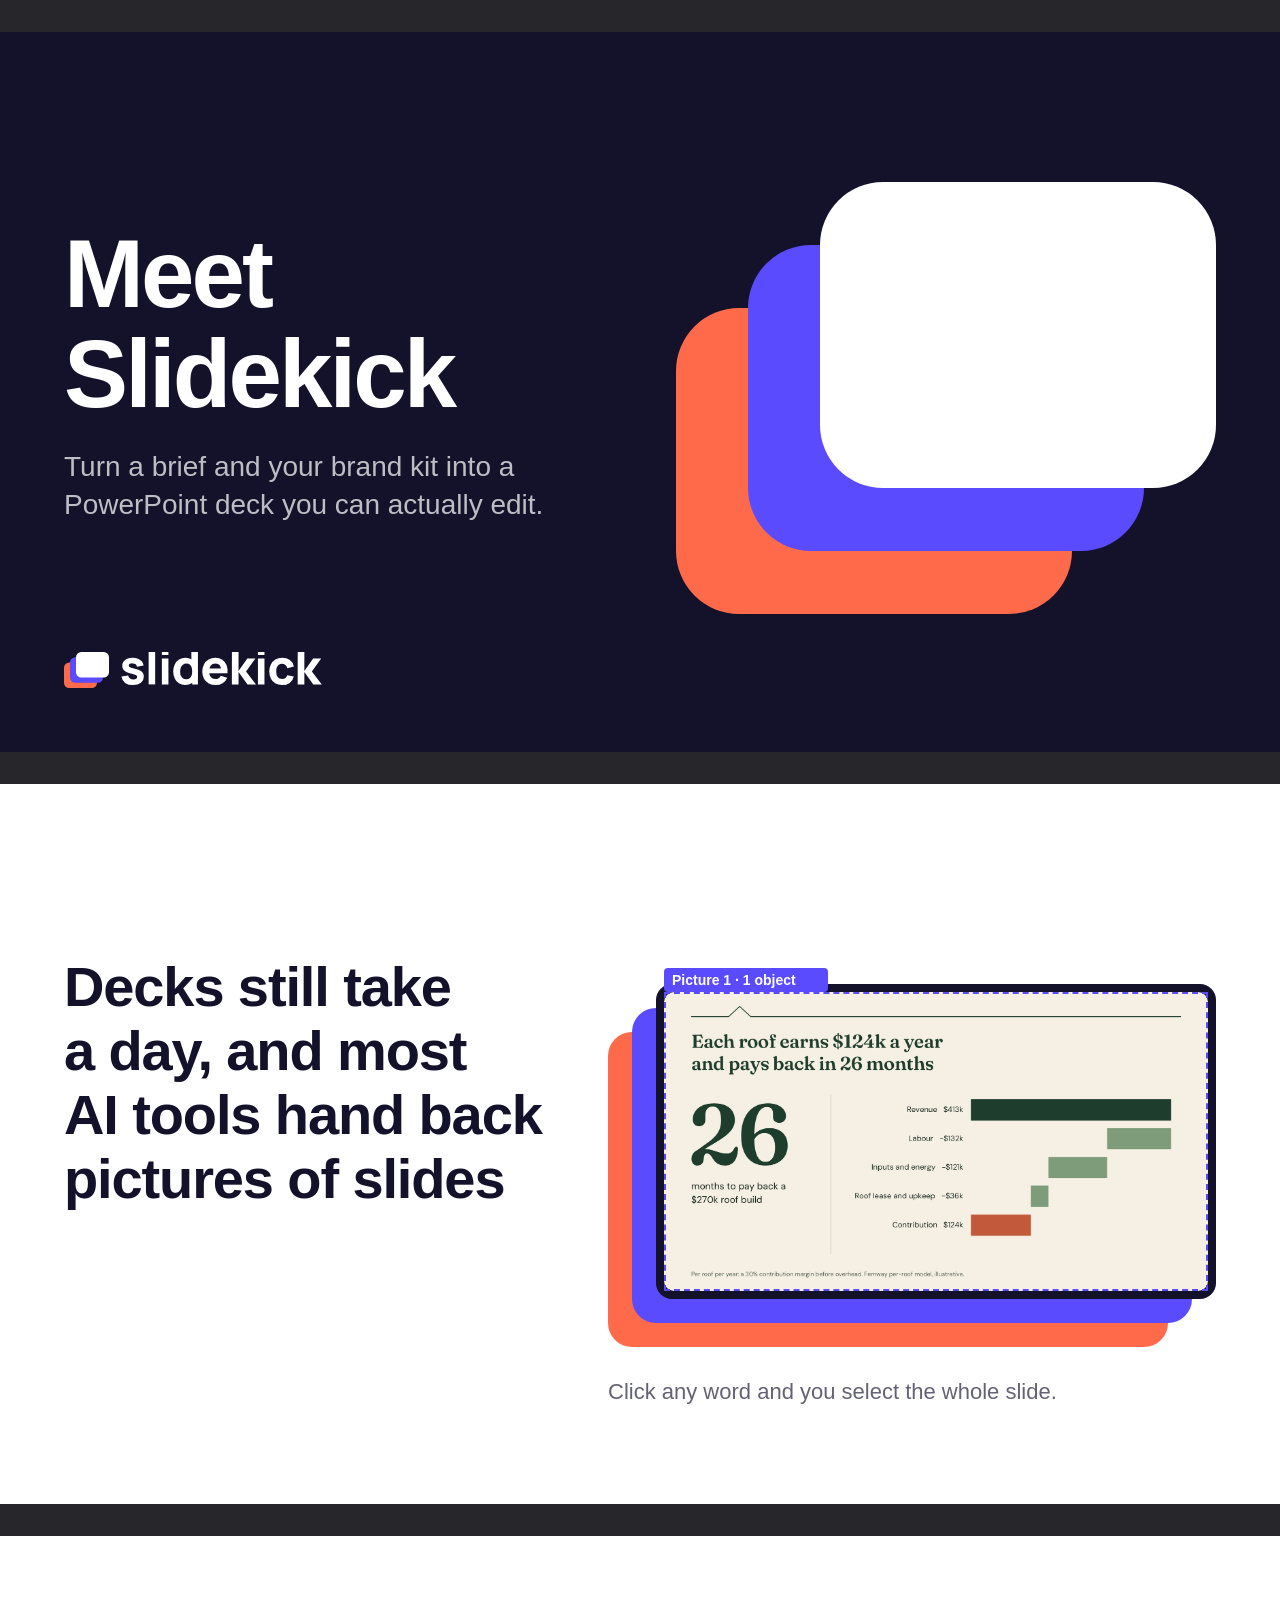
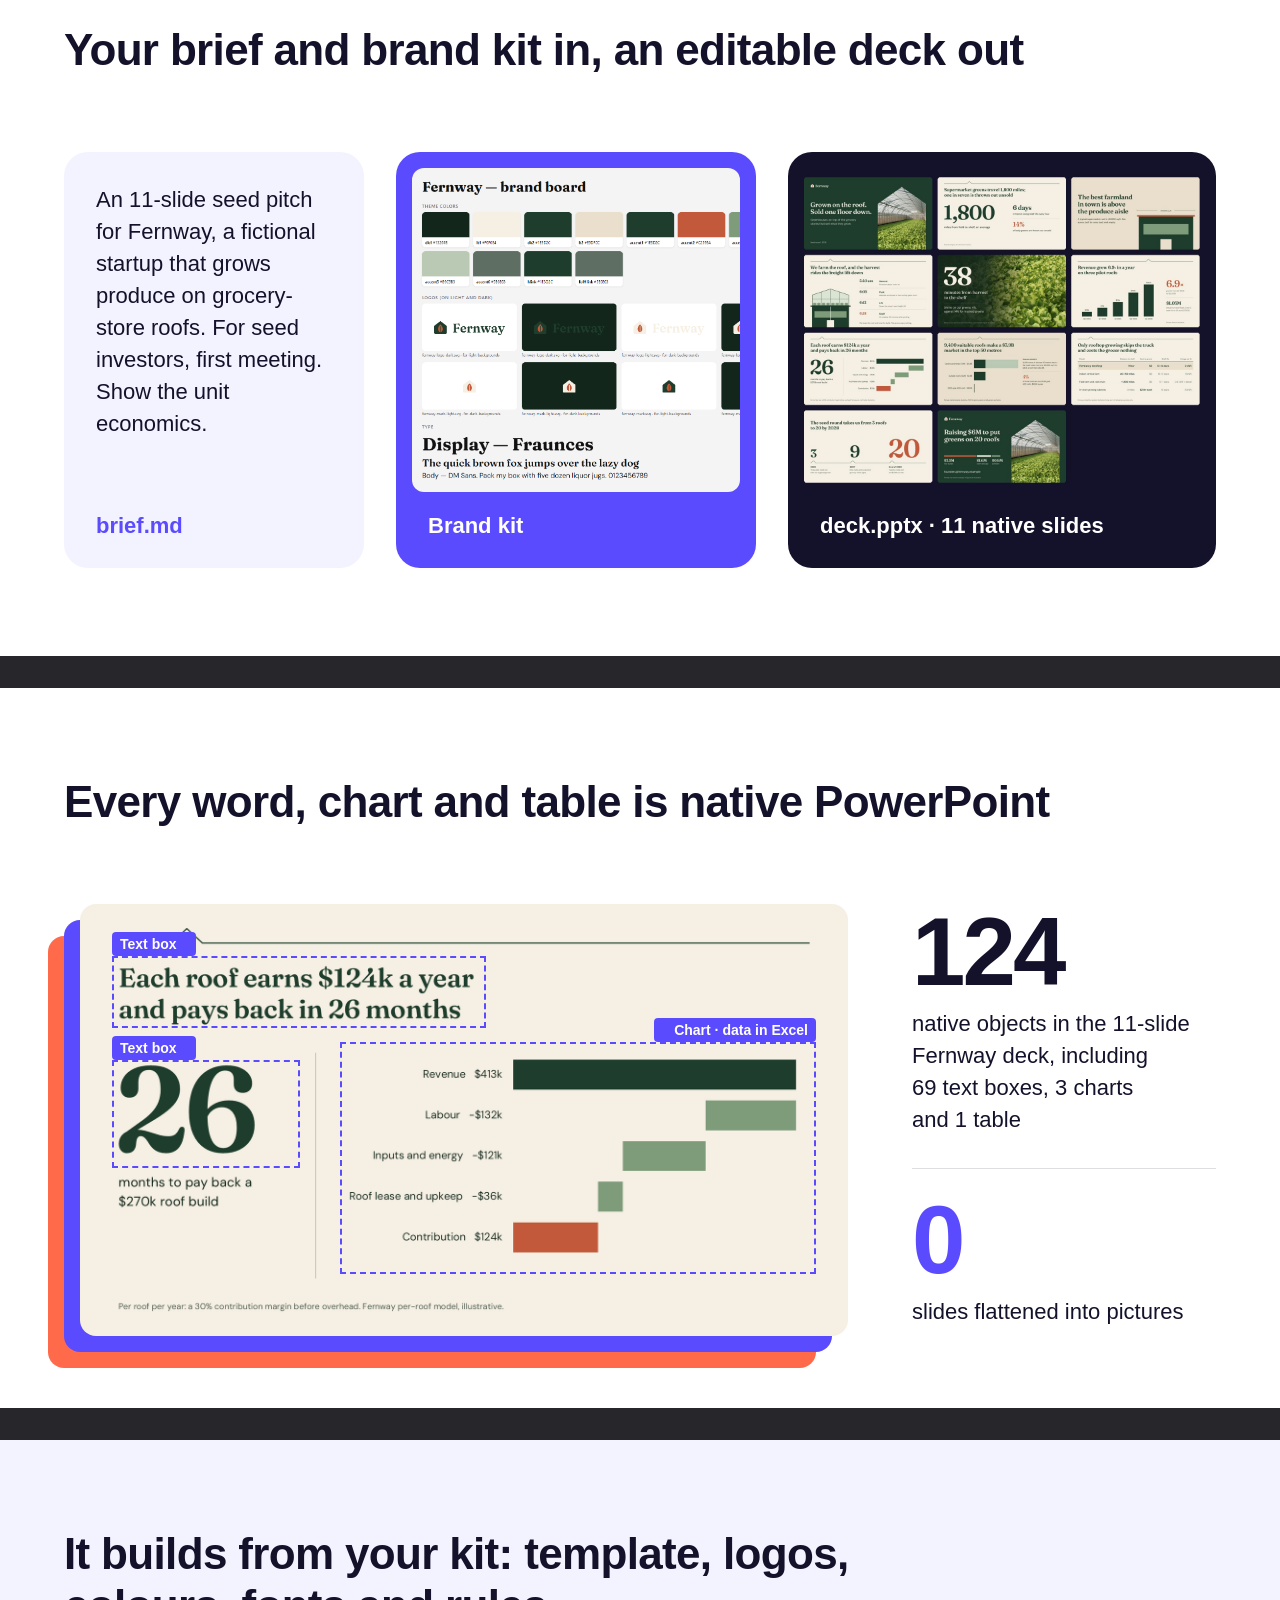
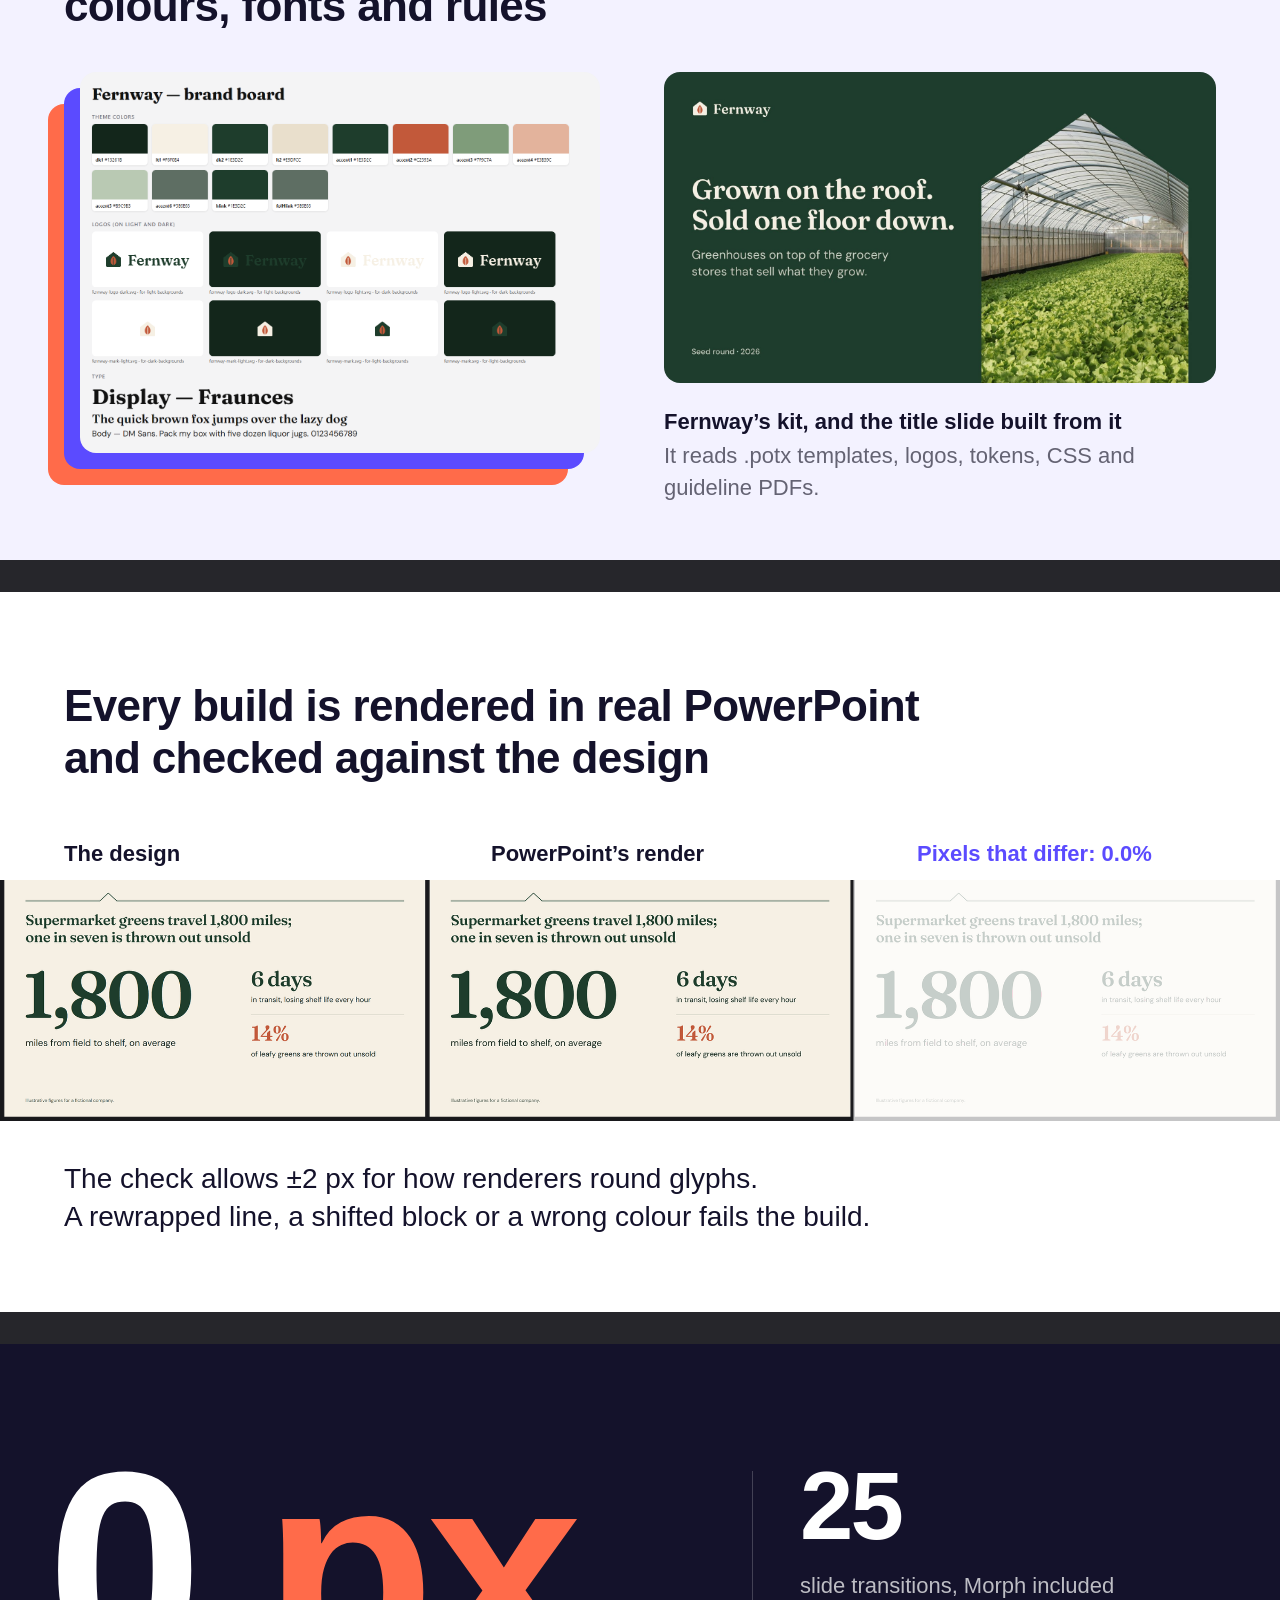
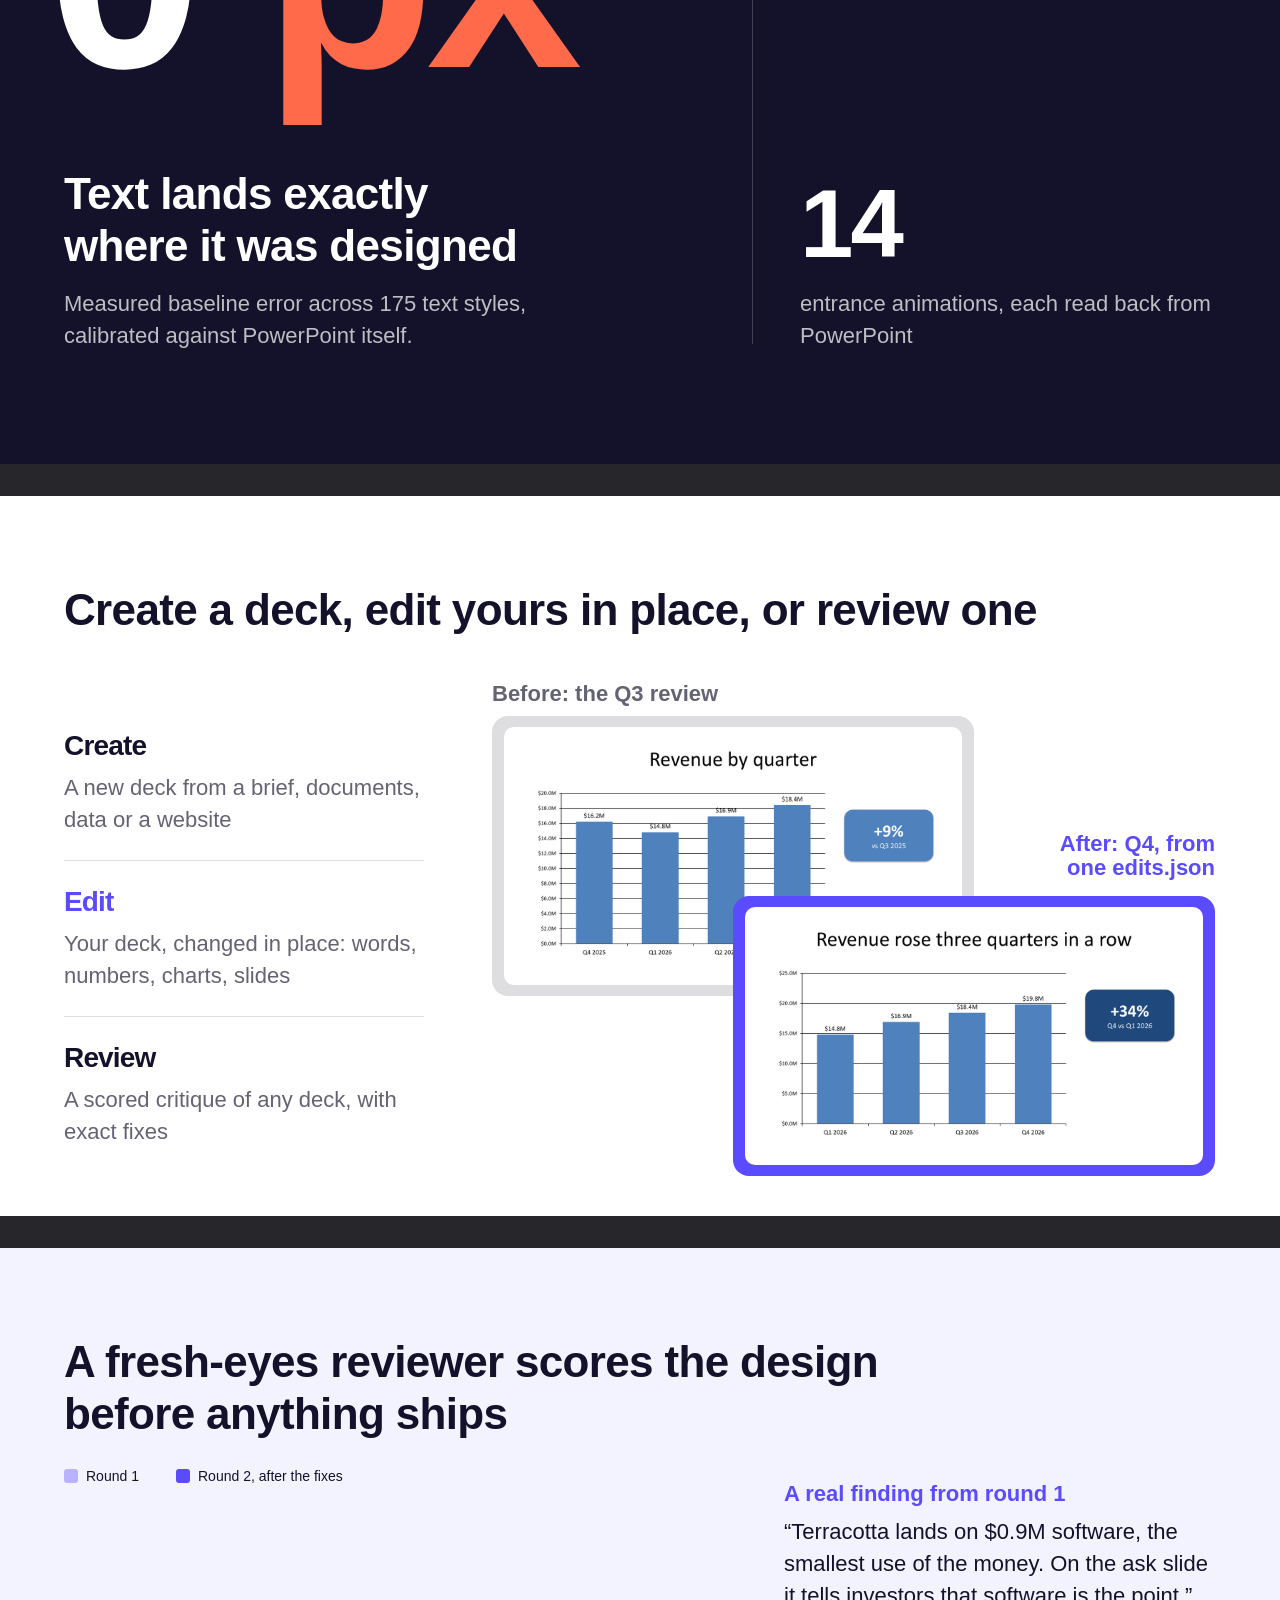
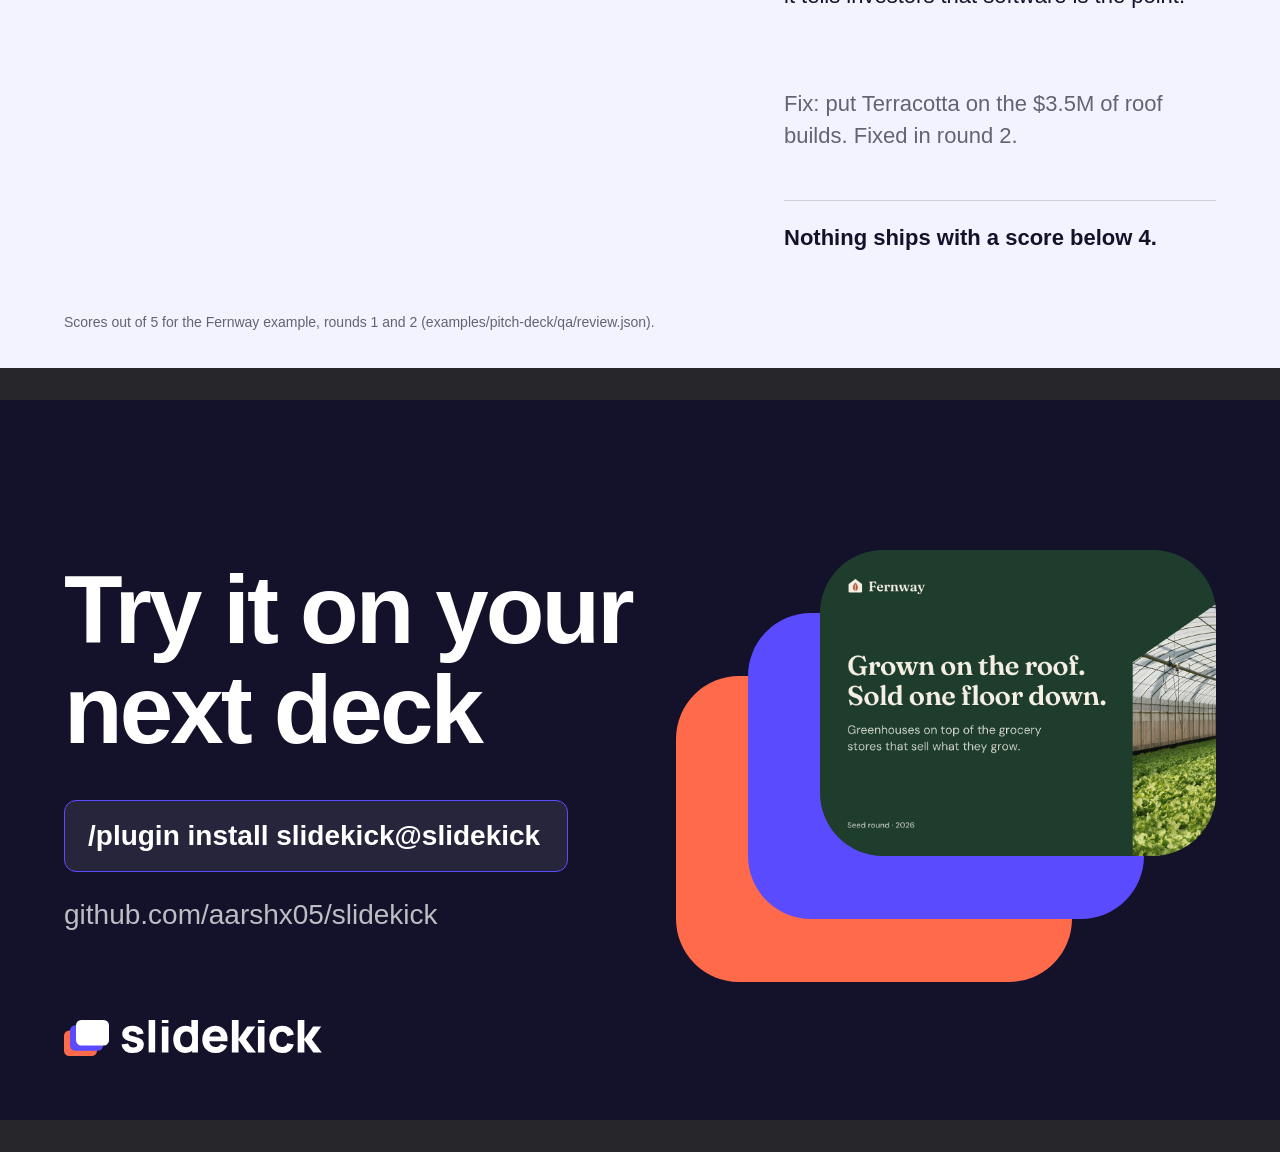
==== examples/demo-deck/canvas/deck.html @ d4a9b04e "Slidekick 1.0.0: first public release Brief in, real PowerPoint out. An agent skill that makes fully" ====
<!doctype html>
<html lang="en">
<head>
<meta charset="utf-8">
<title>Meet Slidekick</title>
<link rel="stylesheet" href="deck.css">
<link rel="stylesheet" href="brand.css">
<style>
  :root {
    --violet: var(--brand-accent1); --coral: var(--brand-accent2); --ink: var(--brand-dk1); --mist: var(--brand-lt2);
    --muted: color-mix(in srgb, var(--brand-dk1) 66%, #FFFFFF);
    --ink-soft: color-mix(in srgb, #FFFFFF 72%, var(--brand-dk1));
    --line: color-mix(in srgb, var(--brand-dk1) 14%, #FFFFFF);
  }
  section.slide { background: #FFFFFF; color: var(--ink); }
  section.slide.ink { background: var(--ink); color: #FFFFFF; }
  section.slide.mist { background: var(--mist); }
  .hero  { font: 800 96px/100px var(--font-display); letter-spacing: -0.03em; }
  .stmt  { font: 800 56px/64px var(--font-display); letter-spacing: -0.02em; }
  .title { font: 700 44px/52px var(--font-display); letter-spacing: -0.015em; }
  .num   { font-family: var(--font-display); font-weight: 800; letter-spacing: -0.03em; }
  .lead  { font: 400 28px/38px var(--font-body); }
  .body  { font: 400 22px/32px var(--font-body); }
  .label { font: 600 22px/28px var(--font-body); }
  .foot  { font: 400 14px/20px var(--font-body); color: var(--muted); }
  .muted { color: var(--muted); }
  .tag   { font: 600 14px/24px var(--font-body); color: #FFFFFF; background: var(--violet); padding: 0 8px; border-radius: 4px; }
  .sel   { border: 2px dashed var(--violet); }
  .rule  { height: 1px; background: var(--line); }
</style>
</head>
<body>
<script>if (/[?&]debug/.test(location.search)) document.body.classList.add('debug');</script>

<!-- 1. Title: the logo's stack, large -->
<section class="slide ink" data-transition="fade">
  <div data-pptx="shape" data-name="!!card-coral" class="abs" style="left:676px; top:276px; width:396px; height:306px; border-radius:63px; background:var(--coral)"></div>
  <div data-pptx="shape" data-name="!!card-violet" class="abs" style="left:748px; top:213px; width:396px; height:306px; border-radius:63px; background:var(--violet)"></div>
  <div data-pptx="shape" data-name="!!card-top" class="abs" style="left:820px; top:150px; width:396px; height:306px; border-radius:63px; background:#FFFFFF"></div>
  <h1 data-pptx="text" data-name="Title" class="abs hero" style="left:64px; top:192px; width:600px">Meet<br>Slidekick</h1>
  <p data-pptx="text" data-name="Subtitle" class="abs lead" style="left:64px; top:416px; width:540px; color:var(--ink-soft)">Turn a brief and your brand kit into a PowerPoint deck you can actually edit.</p>
  <img data-pptx="image" data-name="Logo" class="abs" src="../brand/assets/logo-primary-light.svg" alt="Slidekick" style="left:64px; top:620px; width:258px; height:36px">
  <aside class="notes">Slidekick is a Claude Code skill. You type /slidekick, give it a brief and your brand kit, and get back a real .pptx.</aside>
</section>

<!-- 2. The pain: the stack becomes the frame behind a 'picture of a slide' -->
<section class="slide" data-transition="morph">
  <h2 data-pptx="text" data-name="Statement" class="abs stmt" style="left:64px; top:171px; width:544px">Decks still take<br>a day, and most<br>AI tools hand back<br>pictures of slides</h2>
  <div data-pptx="shape" data-name="!!card-coral" class="abs" style="left:608px; top:248px; width:560px; height:315px; border-radius:24px; background:var(--coral)"></div>
  <div data-pptx="shape" data-name="!!card-violet" class="abs" style="left:632px; top:224px; width:560px; height:315px; border-radius:24px; background:var(--violet)"></div>
  <div data-pptx="shape" data-name="!!card-top" class="abs" style="left:656px; top:200px; width:560px; height:315px; border-radius:16px; background:var(--ink)"></div>
  <img data-pptx="image" data-name="Slide as a picture" class="abs" src="../assets/fernway-slide-07.png" alt="A slide shown as a single picture" style="left:664px; top:208px; width:544px; height:299px; object-fit:cover; border-radius:10px">
  <div data-pptx="shape" data-name="Selection box" class="abs sel" style="left:664px; top:208px; width:544px; height:299px"></div>
  <p data-pptx="text" class="abs tag" style="left:664px; top:184px; width:164px">Picture 1 · 1 object</p>
  <p data-pptx="text" class="abs body muted" style="left:608px; top:592px; width:608px">Click any word and you select the whole slide.</p>
  <aside class="notes">Click into most AI-made slides and the whole slide is one picture. Change a word and you are back to rebuilding it.</aside>
</section>

<!-- 3. What it does: the stack becomes brief, kit, deck -->
<section class="slide" data-transition="morph">
  <h2 data-pptx="text" data-name="Headline" class="abs title" style="left:64px; top:88px; width:1000px">Your brief and brand kit in, an editable deck out</h2>
  <div data-pptx="shape" data-name="!!card-coral" class="abs" style="left:64px; top:216px; width:300px; height:416px; border-radius:24px; background:var(--mist)"></div>
  <div data-pptx="shape" data-name="!!card-violet" class="abs" style="left:396px; top:216px; width:360px; height:416px; border-radius:24px; background:var(--violet)"></div>
  <div data-pptx="shape" data-name="!!card-top" class="abs" style="left:788px; top:216px; width:428px; height:416px; border-radius:24px; background:var(--ink)"></div>
  <p data-pptx="text" class="abs" style="left:96px; top:248px; width:236px; font:400 22px/32px var(--font-body)">An 11-slide seed pitch for Fernway, a fictional startup that grows produce on grocery-store roofs. For seed investors, first meeting. Show the unit economics.</p>
  <p data-pptx="text" class="abs label" style="left:96px; top:576px; width:236px; color:var(--violet)">brief.md</p>
  <img data-pptx="image" data-name="Brand board" class="abs" src="../assets/fernway-brand-board.png" alt="Fernway brand board" style="left:412px; top:232px; width:328px; height:324px; border-radius:12px; object-fit:cover; object-position:0% 0%">
  <p data-pptx="text" class="abs label" style="left:428px; top:576px; width:296px; color:#FFFFFF">Brand kit</p>
  <img data-pptx="image" data-name="Fernway slides" class="abs" src="../assets/fernway-slide-grid.jpg" alt="The 11 slides of the Fernway deck" style="left:804px; top:232px; width:396px; height:324px; border-radius:12px">
  <p data-pptx="text" class="abs label" style="left:820px; top:576px; width:364px; color:#FFFFFF">deck.pptx · 11 native slides</p>
  <aside class="notes">This is a real run: the Fernway example in this repo. The brief and brand kit on the left produced the deck on the right.</aside>
</section>

<!-- 4. Native objects -->
<section class="slide" data-transition="fade">
  <h2 data-pptx="text" data-name="Headline" class="abs title" style="left:64px; top:88px; width:1100px">Every word, chart and table is native PowerPoint</h2>
  <div data-pptx="shape" class="abs" style="left:48px; top:248px; width:768px; height:432px; border-radius:16px; background:var(--coral)"></div>
  <div data-pptx="shape" class="abs" style="left:64px; top:232px; width:768px; height:432px; border-radius:16px; background:var(--violet)"></div>
  <img data-pptx="image" data-name="Fernway slide 7" class="abs" src="../assets/fernway-slide-07.png" alt="Fernway unit-economics slide" style="left:80px; top:216px; width:768px; height:432px; border-radius:16px">
  <div data-pptx="shape" data-name="Outline – headline" class="abs sel" style="left:112px; top:268px; width:374px; height:72px"></div>
  <p data-pptx="text" class="abs tag" style="left:112px; top:244px; width:84px">Text box</p>
  <div data-pptx="shape" data-name="Outline – chart" class="abs sel" style="left:340px; top:354px; width:476px; height:232px"></div>
  <p data-pptx="text" class="abs tag" style="left:654px; top:330px; width:162px; text-align:right">Chart · data in Excel</p>
  <div data-pptx="shape" data-name="Outline – numeral" class="abs sel" style="left:112px; top:372px; width:188px; height:108px"></div>
  <p data-pptx="text" class="abs tag" style="left:112px; top:348px; width:84px">Text box</p>
  <p data-pptx="text" data-name="Stat 124" class="abs num" style="left:912px; top:216px; width:304px; font-size:96px; line-height:96px">124</p>
  <p data-pptx="text" class="abs body" style="left:912px; top:320px; width:304px">native objects in the 11-slide<br>Fernway deck, including<br>69 text boxes, 3 charts<br>and 1 table</p>
  <div data-pptx="shape" class="abs rule" style="left:912px; top:480px; width:304px"></div>
  <p data-pptx="text" data-name="Stat 0" class="abs num" style="left:912px; top:504px; width:304px; font-size:96px; line-height:96px; color:var(--violet)">0</p>
  <p data-pptx="text" class="abs body" style="left:912px; top:608px; width:304px">slides flattened into pictures</p>
  <aside class="notes">The same slide as before, as it really is: a text box you can retype, a chart whose data opens in Excel, numerals you can edit. Counts from deck.py inspect.</aside>
</section>

<!-- 5. On brand -->
<section class="slide mist" data-transition="fade">
  <h2 data-pptx="text" data-name="Headline" class="abs title" style="left:64px; top:88px; width:1000px">It builds from your kit: template, logos,<br>colours, fonts and rules</h2>
  <div data-pptx="shape" class="abs" style="left:48px; top:264px; width:520px; height:381px; border-radius:16px; background:var(--coral)"></div>
  <div data-pptx="shape" class="abs" style="left:64px; top:248px; width:520px; height:381px; border-radius:16px; background:var(--violet)"></div>
  <img data-pptx="image" data-name="Brand board" class="abs" src="../assets/fernway-brand-board.png" alt="Fernway brand board generated from its kit" style="left:80px; top:232px; width:520px; height:381px; border-radius:16px">
  <img data-pptx="image" data-name="Fernway title slide" class="abs" src="../assets/fernway-slide-01.jpg" alt="Fernway title slide built from the kit" style="left:664px; top:232px; width:552px; height:311px; border-radius:16px">
  <p data-pptx="text" class="abs label" style="left:664px; top:568px; width:552px">Fernway’s kit, and the title slide built from it</p>
  <p data-pptx="text" class="abs body muted" style="left:664px; top:600px; width:552px">It reads .potx templates, logos, tokens, CSS and guideline PDFs.</p>
  <aside class="notes">It reads templates, logos, tokens, CSS and guideline PDFs, and shows you a brand board to confirm before it builds anything.</aside>
</section>

<!-- 6. Checked in PowerPoint -->
<section class="slide" data-transition="fade">
  <h2 data-pptx="text" data-name="Headline" class="abs title" style="left:64px; top:88px; width:1000px">Every build is rendered in real PowerPoint<br>and checked against the design</h2>
  <p data-pptx="text" class="abs label" style="left:64px; top:248px; width:340px">The design</p>
  <p data-pptx="text" class="abs label" style="left:491px; top:248px; width:340px">PowerPoint’s render</p>
  <p data-pptx="text" class="abs label" style="left:917px; top:248px; width:300px; color:var(--violet)">Pixels that differ: 0.0%</p>
  <img data-pptx="image" data-name="QA compare" class="abs" src="../assets/fernway-qa-compare.png" alt="Design, PowerPoint render and pixel difference for one slide" style="left:0; top:288px; width:1280px; height:241px">
  <p data-pptx="text" class="abs lead" style="left:64px; top:568px; width:900px">The check allows ±2&nbsp;px for how renderers round glyphs.<br>A rewrapped line, a shifted block or a wrong colour fails the build.</p>
  <aside class="notes">Left is the design, middle is what PowerPoint drew, right is the pixel difference. Fonts PowerPoint would swap, transitions and animations are checked too.</aside>
</section>

<!-- 7. The numbers -->
<section class="slide ink" data-transition="fade">
  <p data-pptx="text" data-name="Stat 0 px" class="abs num" style="left:47px; top:96px; width:640px; font-size:280px; line-height:260px; color:#FFFFFF">0<span style="color:var(--coral)">&nbsp;px</span></p>
  <h2 data-pptx="text" data-name="Headline" class="abs title" style="left:64px; top:424px; width:600px; color:#FFFFFF">Text lands exactly<br>where it was designed</h2>
  <p data-pptx="text" class="abs body" style="left:64px; top:544px; width:560px; color:var(--ink-soft)">Measured baseline error across 175 text styles, calibrated against PowerPoint itself.</p>
  <div data-pptx="shape" class="abs" style="left:752px; top:127px; width:1px; height:473px; background:rgba(255,255,255,.2)"></div>
  <div data-pptx="group" data-name="Stat 25" class="abs" style="left:800px; top:114px; width:416px; height:192px" data-anim="fade">
    <p data-pptx="text" class="num" style="font-size:96px; line-height:96px; color:#FFFFFF">25</p>
    <p data-pptx="text" class="body" style="margin-top:16px; color:var(--ink-soft)">slide transitions, Morph included</p>
  </div>
  <div data-pptx="group" data-name="Stat 14" class="abs" style="left:800px; top:432px; width:416px; height:192px" data-anim="fade">
    <p data-pptx="text" class="num" style="font-size:96px; line-height:96px; color:#FFFFFF">14</p>
    <p data-pptx="text" class="body" style="margin-top:16px; color:var(--ink-soft)">entrance animations, each read back from PowerPoint</p>
  </div>
  <aside class="notes">Before calibration, text could sit up to 8 px off. Now it lands where it was designed. Every transition and animation is read back from PowerPoint to prove it took.</aside>
</section>

<!-- 8. Three modes -->
<section class="slide" data-transition="fade">
  <h2 data-pptx="text" data-name="Headline" class="abs title" style="left:64px; top:88px; width:1000px">Create a deck, edit yours in place, or review one</h2>
  <p data-pptx="text" class="abs num" style="left:64px; top:232px; width:360px; font-size:28px; line-height:36px">Create</p>
  <p data-pptx="text" class="abs body muted" style="left:64px; top:276px; width:360px">A new deck from a brief, documents, data or a website</p>
  <div data-pptx="shape" class="abs rule" style="left:64px; top:364px; width:360px"></div>
  <p data-pptx="text" class="abs num" style="left:64px; top:388px; width:360px; font-size:28px; line-height:36px; color:var(--violet)">Edit</p>
  <p data-pptx="text" class="abs body muted" style="left:64px; top:432px; width:360px">Your deck, changed in place: words, numbers, charts, slides</p>
  <div data-pptx="shape" class="abs rule" style="left:64px; top:520px; width:360px"></div>
  <p data-pptx="text" class="abs num" style="left:64px; top:544px; width:360px; font-size:28px; line-height:36px">Review</p>
  <p data-pptx="text" class="abs body muted" style="left:64px; top:588px; width:360px">A scored critique of any deck, with exact fixes</p>
  <p data-pptx="text" class="abs label muted" style="left:492px; top:184px; width:480px">Before: the Q3 review</p>
  <div data-pptx="shape" class="abs" style="left:492px; top:220px; width:482px; height:280px; border-radius:16px; background:var(--line)"></div>
  <img data-pptx="image" data-name="Before" class="abs" src="../assets/halden-before-03.png" alt="Q3 revenue chart slide before the edit" style="left:504px; top:231px; width:458px; height:258px; border-radius:10px">
  <div data-pptx="group" data-name="After" class="abs" style="left:733px; top:336px; width:482px; height:344px" data-anim="fade">
    <p data-pptx="text" class="abs label" style="left:0; top:0; width:482px; line-height:24px; text-align:right; color:var(--violet)">After: Q4, from<br>one edits.json</p>
    <div data-pptx="shape" class="abs" style="left:0; top:64px; width:482px; height:280px; border-radius:16px; background:var(--violet)"></div>
    <img data-pptx="image" class="abs" src="../assets/halden-after-03.png" alt="The same slide after the edit, now Q4" style="left:12px; top:75px; width:458px; height:258px; border-radius:10px">
  </div>
  <aside class="notes">Edit mode keeps their template and formatting and changes only what you ask: here, new numbers, chart data and a takeaway headline.</aside>
</section>

<!-- 9. Fresh-eyes review -->
<section class="slide mist" data-transition="fade">
  <h2 data-pptx="text" data-name="Headline" class="abs title" style="left:64px; top:88px; width:1000px">A fresh-eyes reviewer scores the design<br>before anything ships</h2>
  <div data-pptx="chart" data-name="Chart – review scores" class="abs" style="left:55px; top:256px; width:649px; height:392px; font:400 22px var(--font-body); color:var(--ink)"
       data-chart='{"type":"bar","categories":["Copy","Brand","Imagery","Colour","Alignment","Typography","Composition","Hierarchy"],"series":[{"name":"Round 2","values":[5,5,4,5,4,4,4,5],"color":"#5B4BFF"},{"name":"Round 1","values":[4,4,3,4,3,4,4,4],"color":"#B9B2FF"}],"labels":true,"number_format":"0","legend":"none","gridlines":false,"value_axis":false,"min":0,"max":5.5,"gap":56,"grid_color":"#F3F2FF"}'></div>
  <div data-pptx="shape" class="abs" style="left:64px; top:221px; width:14px; height:14px; border-radius:3px; background:#B9B2FF"></div>
  <p data-pptx="text" class="abs foot" style="left:86px; top:218px; width:90px; color:var(--ink)">Round 1</p>
  <div data-pptx="shape" class="abs" style="left:176px; top:221px; width:14px; height:14px; border-radius:3px; background:var(--violet)"></div>
  <p data-pptx="text" class="abs foot" style="left:198px; top:218px; width:220px; color:var(--ink)">Round 2, after the fixes</p>
  <p data-pptx="text" class="abs label" style="left:784px; top:232px; width:432px; color:var(--violet)">A real finding from round 1</p>
  <p data-pptx="text" class="abs body" style="left:784px; top:268px; width:432px">“Terracotta lands on $0.9M software, the smallest use of the money. On the ask slide it tells investors that software is the point.”</p>
  <p data-pptx="text" class="abs body muted" style="left:784px; top:440px; width:432px">Fix: put Terracotta on the $3.5M of roof builds. Fixed in round 2.</p>
  <div data-pptx="shape" class="abs" style="left:784px; top:552px; width:432px; height:1px; background:color-mix(in srgb, var(--brand-dk1) 16%, var(--brand-lt2))"></div>
  <p data-pptx="text" class="abs label" style="left:784px; top:576px; width:432px">Nothing ships with a score below 4.</p>
  <p data-pptx="text" class="abs foot" style="left:64px; top:664px; width:640px">Scores out of 5 for the Fernway example, rounds 1 and 2 (examples/pitch-deck/qa/review.json).</p>
  <aside class="notes">The author never signs off their own design. A separate reviewer scores eight dimensions against a studio bar and returns exact fixes.</aside>
</section>

<!-- 10. CTA -->
<section class="slide ink" data-transition="fade">
  <div data-pptx="shape" class="abs" style="left:676px; top:276px; width:396px; height:306px; border-radius:63px; background:var(--coral)"></div>
  <div data-pptx="shape" class="abs" style="left:748px; top:213px; width:396px; height:306px; border-radius:63px; background:var(--violet)"></div>
  <img data-pptx="image" data-name="Fernway title slide" class="abs" src="../assets/fernway-slide-01.jpg" alt="A deck Slidekick made: the Fernway title slide" style="left:820px; top:150px; width:396px; height:306px; border-radius:63px; object-fit:cover; object-position:0% 50%">
  <h2 data-pptx="text" data-name="Headline" class="abs hero" style="left:64px; top:160px; width:600px">Try it on your next deck</h2>
  <div data-pptx="shape" data-name="Command box" class="abs" style="left:64px; top:400px; width:504px; height:72px; border-radius:12px; background:color-mix(in srgb, #FFFFFF 8%, var(--brand-dk1)); border:1px solid var(--violet)"></div>
  <p data-pptx="text" data-name="Install command" class="abs" style="left:88px; top:419px; width:480px; font:600 28px/34px var(--font-body); color:#FFFFFF">/plugin install slidekick@slidekick</p>
  <p data-pptx="text" data-name="Repo" class="abs lead" style="left:64px; top:496px; width:560px; color:var(--ink-soft)">github.com/aarshx05/slidekick</p>
  <img data-pptx="image" data-name="Logo" class="abs" src="../brand/assets/logo-primary-light.svg" alt="Slidekick" style="left:64px; top:620px; width:258px; height:36px">
  <aside class="notes">Install it, point it at your brand kit, and ask for your next deck.</aside>
</section>

</body>
</html>
---- examples/demo-deck/canvas/deck.css ----
/* deck canvas — every slide is 1280×720 CSS px. 1px = 1/96in, so px→pt is exact in the PPTX (pt = px × 0.75).
   Resets use :where() (zero specificity) so any class you write wins over them. */
html { background: #26262B; }
body { margin: 0; display: flex; flex-direction: column; align-items: center; gap: 32px; padding: 32px 0; }

section.slide {
  position: relative; width: 1280px; height: 720px; flex: none; overflow: hidden;
  background: var(--color-bg, #fff); color: var(--color-text, #111);
  font-family: var(--font-body, 'Segoe UI', Arial, sans-serif);
  font-variant-ligatures: none;           /* PowerPoint does not apply standard ligatures */
  -webkit-font-smoothing: antialiased;
}
:where(section.slide) *, :where(section.slide) *::before, :where(section.slide) *::after { box-sizing: border-box; }
:where(section.slide) :where(h1, h2, h3, h4, h5, p, ul, ol, figure, blockquote, table) { margin: 0; }
:where(section.slide) :where(ul, ol) { padding-left: 1.25em; }
:where(section.slide) :where(h1, h2, h3, h4) { font-weight: 700; font-family: var(--font-display, inherit); }
:where(section.slide) :where(img) { display: block; }
aside.notes { display: none; }

/* absolute boxes give the most faithful PPTX; flow layout inside a box is fine */
.abs { position: absolute; }

/* `<body class="debug">` (or deck.html?debug) outlines what will be exported */
body.debug [data-pptx] { outline: 1px dashed rgba(255, 0, 90, .75); outline-offset: -1px; }
body.debug [data-pptx="group"] { outline-color: rgba(0, 160, 255, .85); }
body.debug [data-pptx="image"] { outline-color: rgba(0, 200, 120, .85); }
---- examples/demo-deck/canvas/brand.css ----
/* Generated from brand/brand.json by `deck.py tokens` — edit brand.json, not this file. */
:root {
  --brand-dk1: #14122B;
  --brand-lt1: #FFFFFF;
  --brand-dk2: #26224D;
  --brand-lt2: #F3F2FF;
  --brand-accent1: #5B4BFF;
  --brand-accent2: #FF6B4A;
  --brand-accent3: #18C29C;
  --brand-accent4: #2EA8FF;
  --brand-accent5: #FFC23D;
  --brand-accent6: #5E5B7A;
  --color-primary: #5B4BFF;
  --color-bg: #FFFFFF;
  --color-text: #14122B;
  --color-dark: #14122B;
  --color-surface: #F3F2FF;
  --color-accent-1: #5B4BFF;
  --color-accent-2: #FF6B4A;
  --color-accent-3: #18C29C;
  --color-accent-4: #2EA8FF;
  --color-accent-5: #FFC23D;
  --color-accent-6: #5E5B7A;
  --color-muted: color-mix(in srgb, #14122B 62%, #FFFFFF);
  --font-display: 'Manrope', Segoe UI, Arial, sans-serif;
  --font-body: 'Inter', Segoe UI, Arial, sans-serif;
  --logo-1: url('../brand/assets/logo-mark.svg');
  --logo-2: url('../brand/assets/logo-primary-dark.svg');
  --logo-3: url('../brand/assets/logo-primary-light.svg');
}
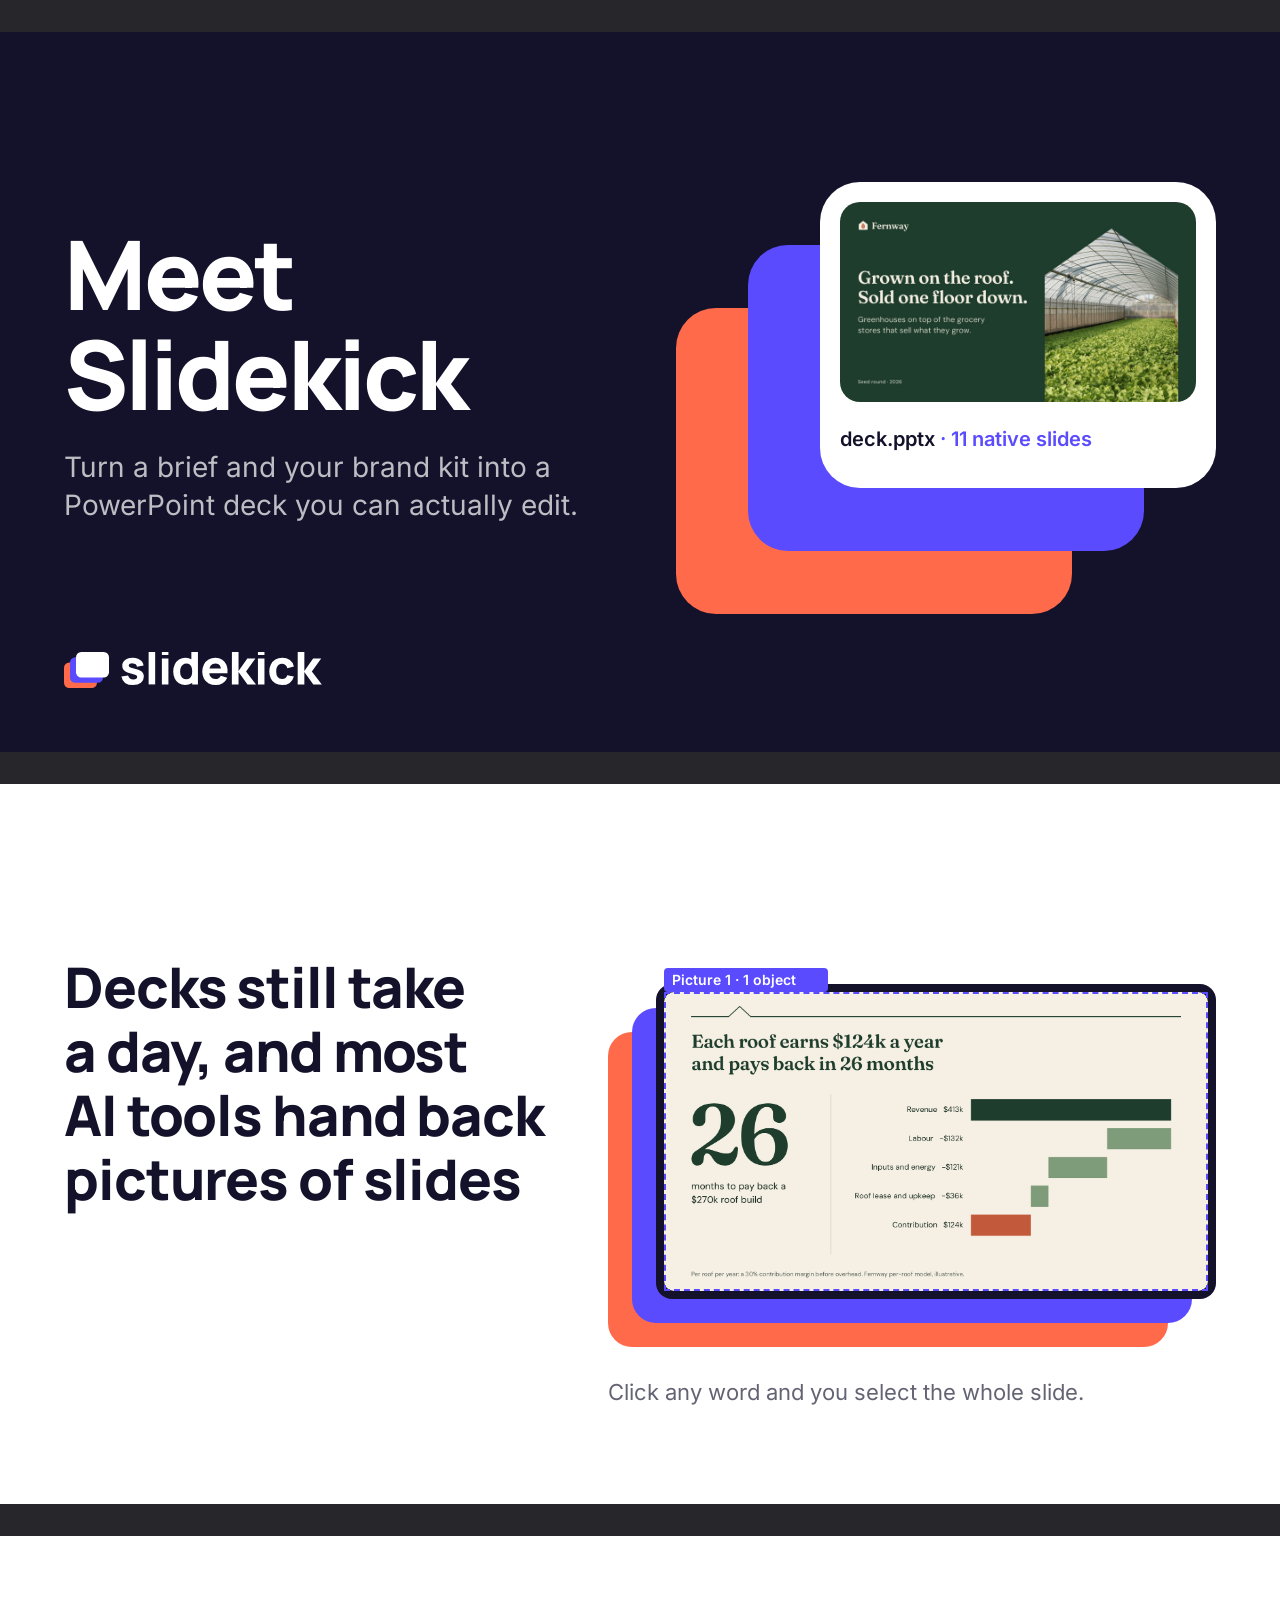
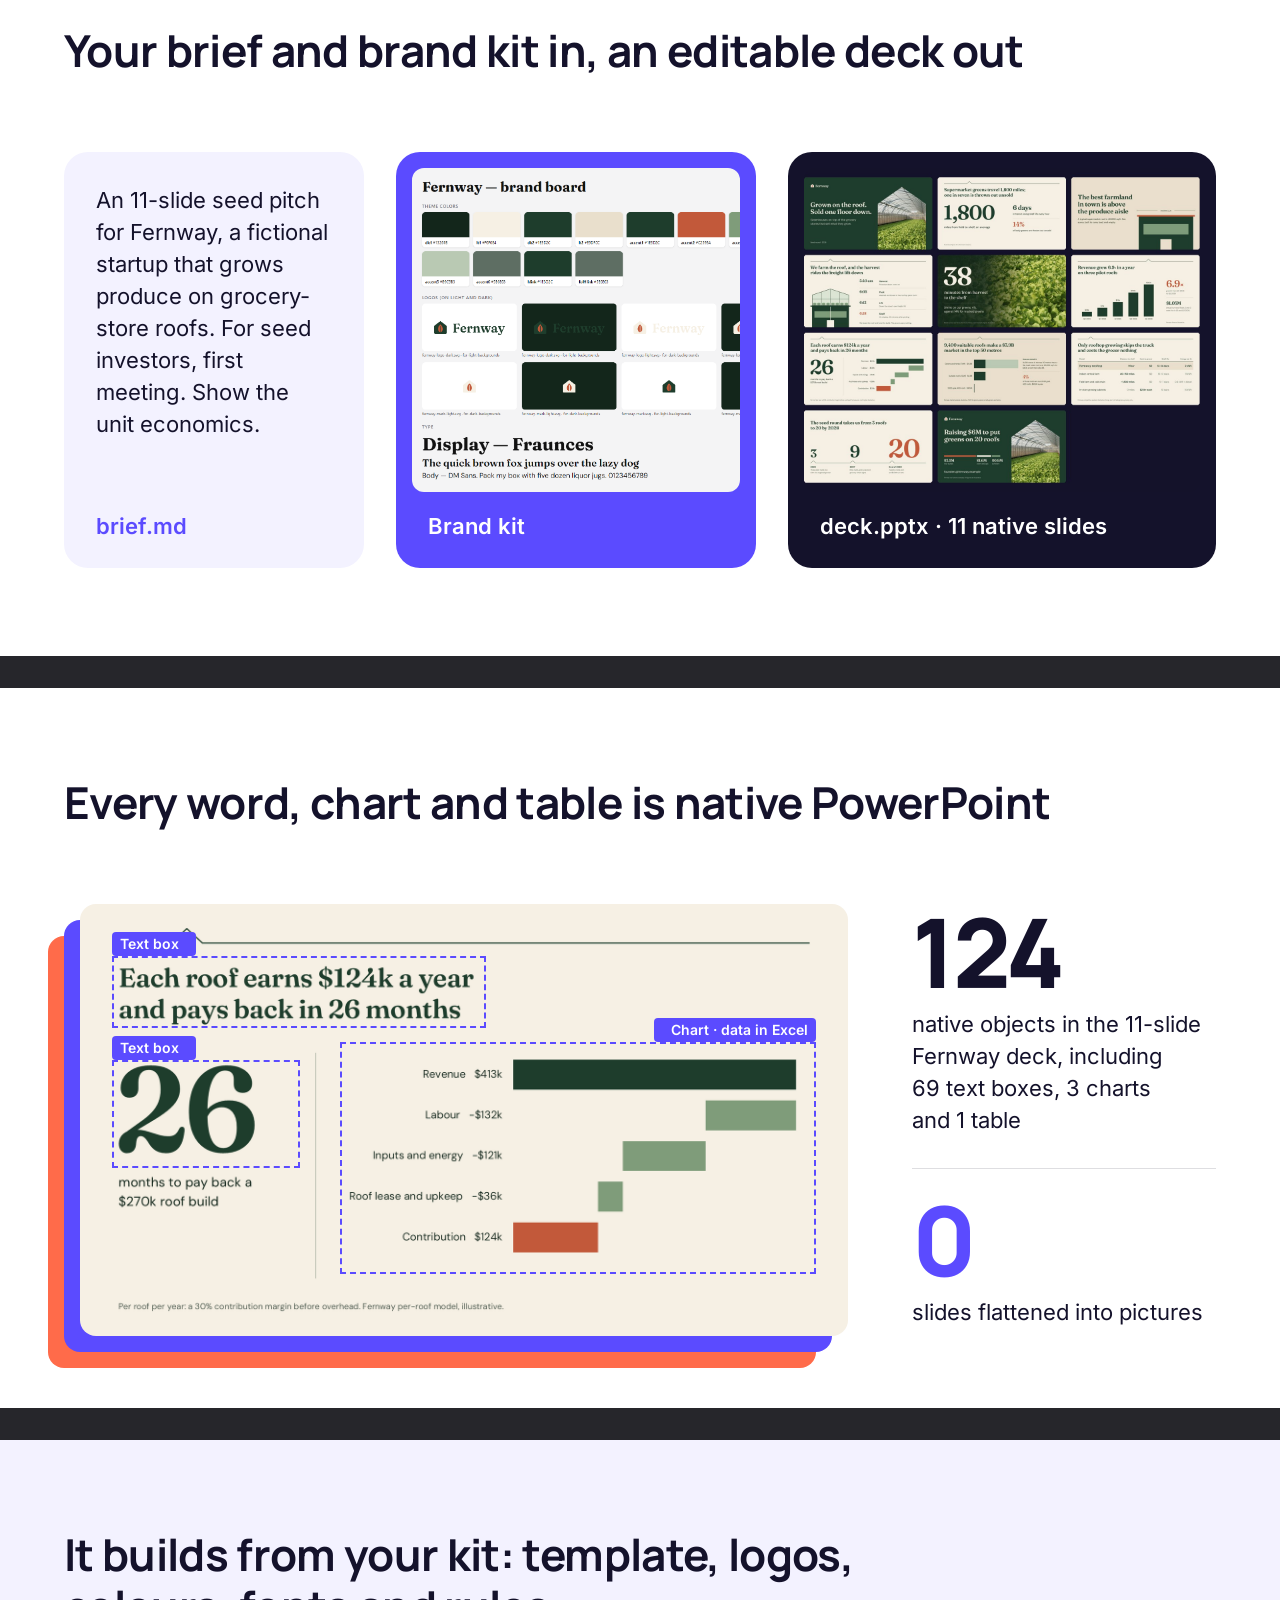
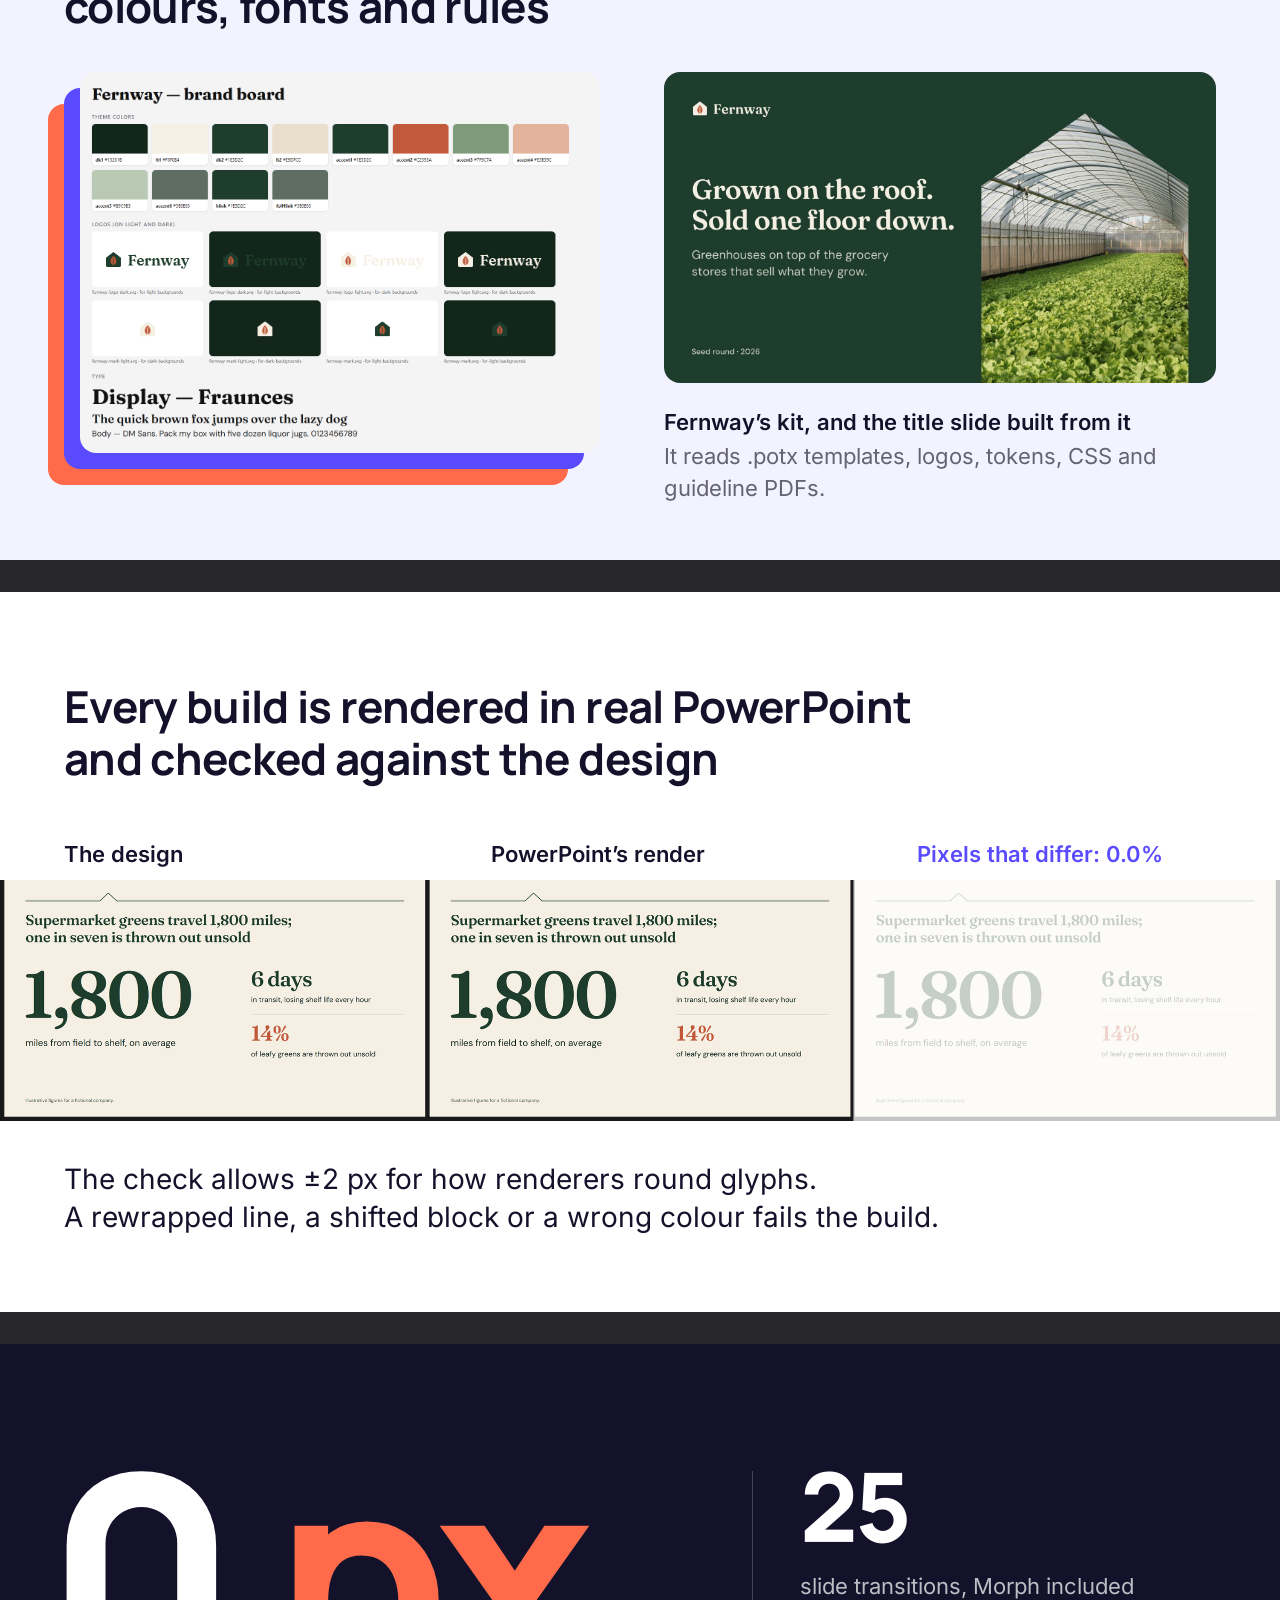
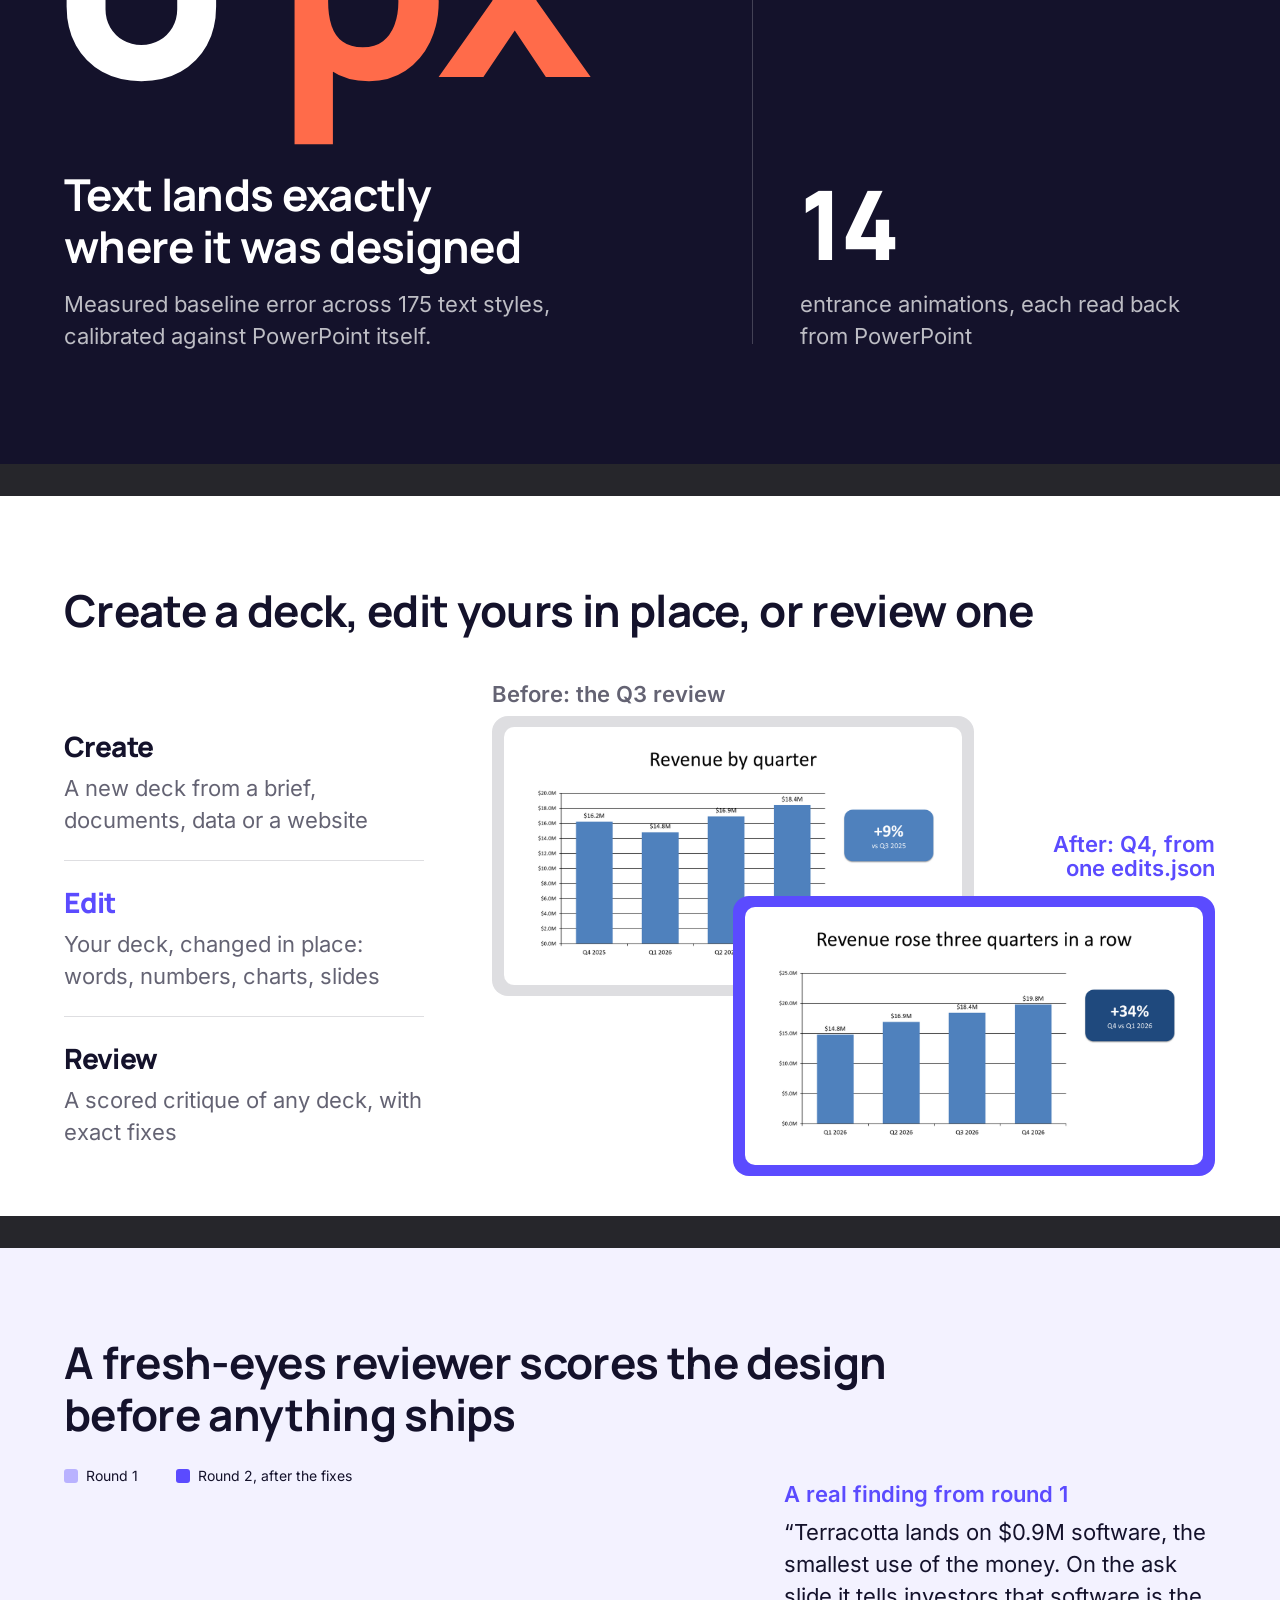
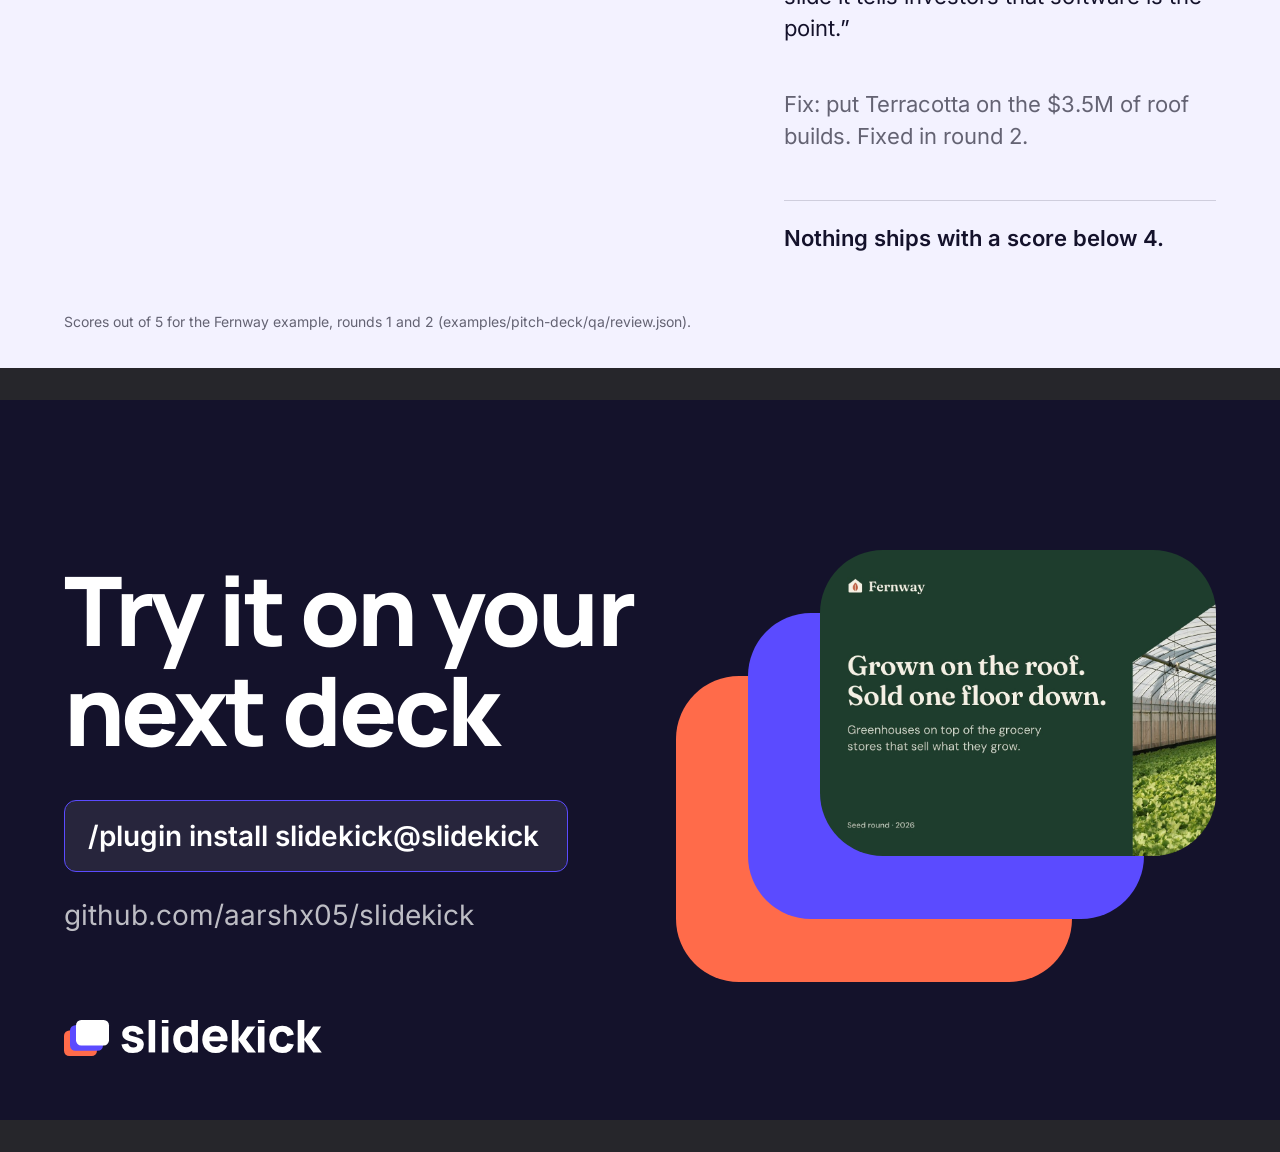
==== commit 9e7ac18b: "1.0.1: no false FAIL without PowerPoint; demo GIF; Gemini + Cursor manifests - QA: "PowerPoint not i" ====
--- a/examples/demo-deck/canvas/deck.html
+++ b/examples/demo-deck/canvas/deck.html
@@ -34,9 +34,12 @@
 
 <!-- 1. Title: the logo's stack, large -->
 <section class="slide ink" data-transition="fade">
-  <div data-pptx="shape" data-name="!!card-coral" class="abs" style="left:676px; top:276px; width:396px; height:306px; border-radius:63px; background:var(--coral)"></div>
-  <div data-pptx="shape" data-name="!!card-violet" class="abs" style="left:748px; top:213px; width:396px; height:306px; border-radius:63px; background:var(--violet)"></div>
-  <div data-pptx="shape" data-name="!!card-top" class="abs" style="left:820px; top:150px; width:396px; height:306px; border-radius:63px; background:#FFFFFF"></div>
+  <div data-pptx="shape" data-name="!!card-coral" class="abs" style="left:676px; top:276px; width:396px; height:306px; border-radius:40px; background:var(--coral)"></div>
+  <div data-pptx="shape" data-name="!!card-violet" class="abs" style="left:748px; top:213px; width:396px; height:306px; border-radius:40px; background:var(--violet)"></div>
+  <div data-pptx="shape" data-name="!!card-top" class="abs" style="left:820px; top:150px; width:396px; height:306px; border-radius:40px; background:#FFFFFF"></div>
+  <!-- the top card is a deck: a real cover slide, so the Morph setup doesn't read as an empty card -->
+  <img data-pptx="image" data-name="Cover preview" class="abs" src="../assets/fernway-slide-01.jpg" alt="Fernway cover slide" style="left:840px; top:170px; width:356px; height:200px; border-radius:20px; object-fit:cover">
+  <p data-pptx="text" data-name="Card caption" class="abs" style="left:840px; top:394px; width:356px; margin:0; font:600 20px/26px var(--font-body); color:var(--ink)">deck.pptx <span style="color:var(--violet)">· 11 native slides</span></p>
   <h1 data-pptx="text" data-name="Title" class="abs hero" style="left:64px; top:192px; width:600px">Meet<br>Slidekick</h1>
   <p data-pptx="text" data-name="Subtitle" class="abs lead" style="left:64px; top:416px; width:540px; color:var(--ink-soft)">Turn a brief and your brand kit into a PowerPoint deck you can actually edit.</p>
   <img data-pptx="image" data-name="Logo" class="abs" src="../brand/assets/logo-primary-light.svg" alt="Slidekick" style="left:64px; top:620px; width:258px; height:36px">
--- a/examples/demo-deck/canvas/brand.css
+++ b/examples/demo-deck/canvas/brand.css
@@ -1,4 +1,12 @@
 /* Generated from brand/brand.json by `deck.py tokens` — edit brand.json, not this file. */
+@font-face { font-family: 'Inter'; src: url('../brand/fonts/Inter-400.ttf'); font-weight: 400; font-style: normal; font-display: block; }
+@font-face { font-family: 'Inter'; src: url('../brand/fonts/Inter-500.ttf'); font-weight: 500; font-style: normal; font-display: block; }
+@font-face { font-family: 'Inter'; src: url('../brand/fonts/Inter-600.ttf'); font-weight: 600; font-style: normal; font-display: block; }
+@font-face { font-family: 'Inter'; src: url('../brand/fonts/Inter-700.ttf'); font-weight: 700; font-style: normal; font-display: block; }
+@font-face { font-family: 'Manrope'; src: url('../brand/fonts/Manrope-400.ttf'); font-weight: 400; font-style: normal; font-display: block; }
+@font-face { font-family: 'Manrope'; src: url('../brand/fonts/Manrope-600.ttf'); font-weight: 600; font-style: normal; font-display: block; }
+@font-face { font-family: 'Manrope'; src: url('../brand/fonts/Manrope-700.ttf'); font-weight: 700; font-style: normal; font-display: block; }
+@font-face { font-family: 'Manrope'; src: url('../brand/fonts/Manrope-800.ttf'); font-weight: 800; font-style: normal; font-display: block; }
 :root {
   --brand-dk1: #14122B;
   --brand-lt1: #FFFFFF;
